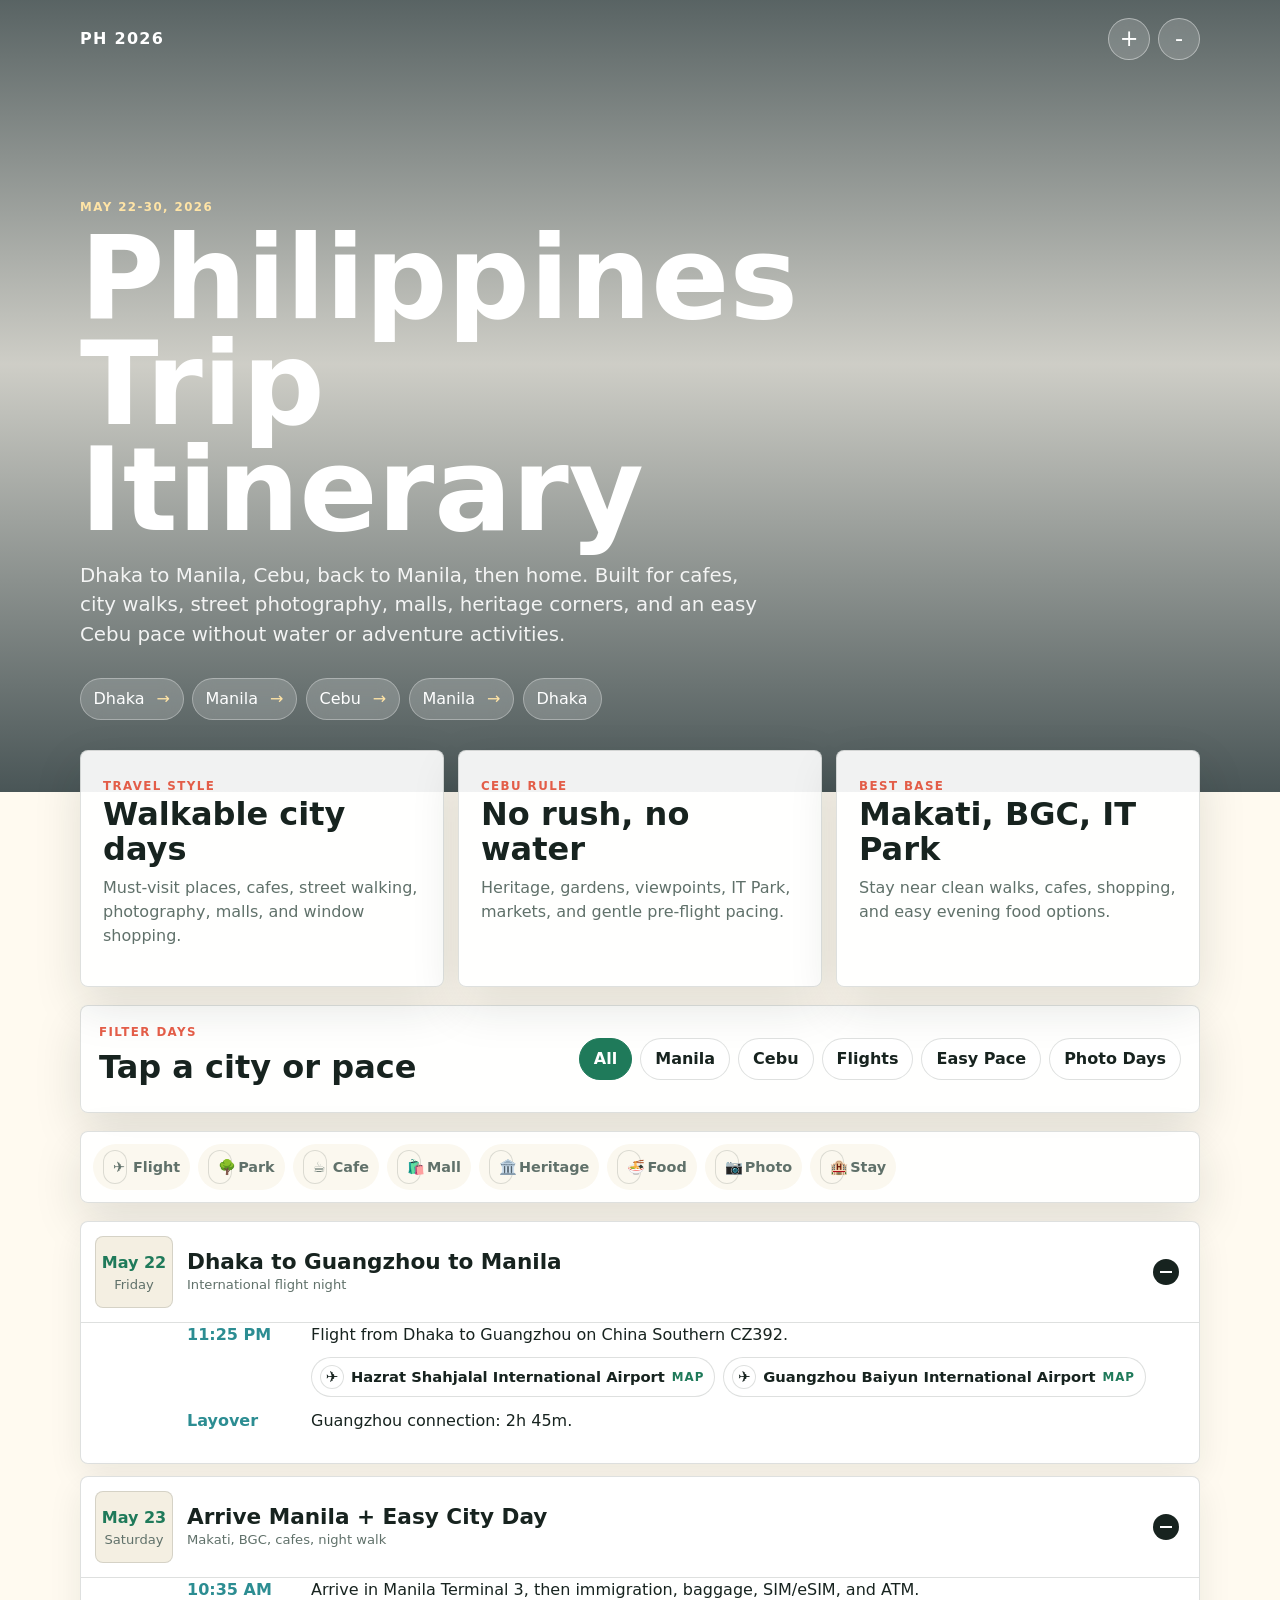
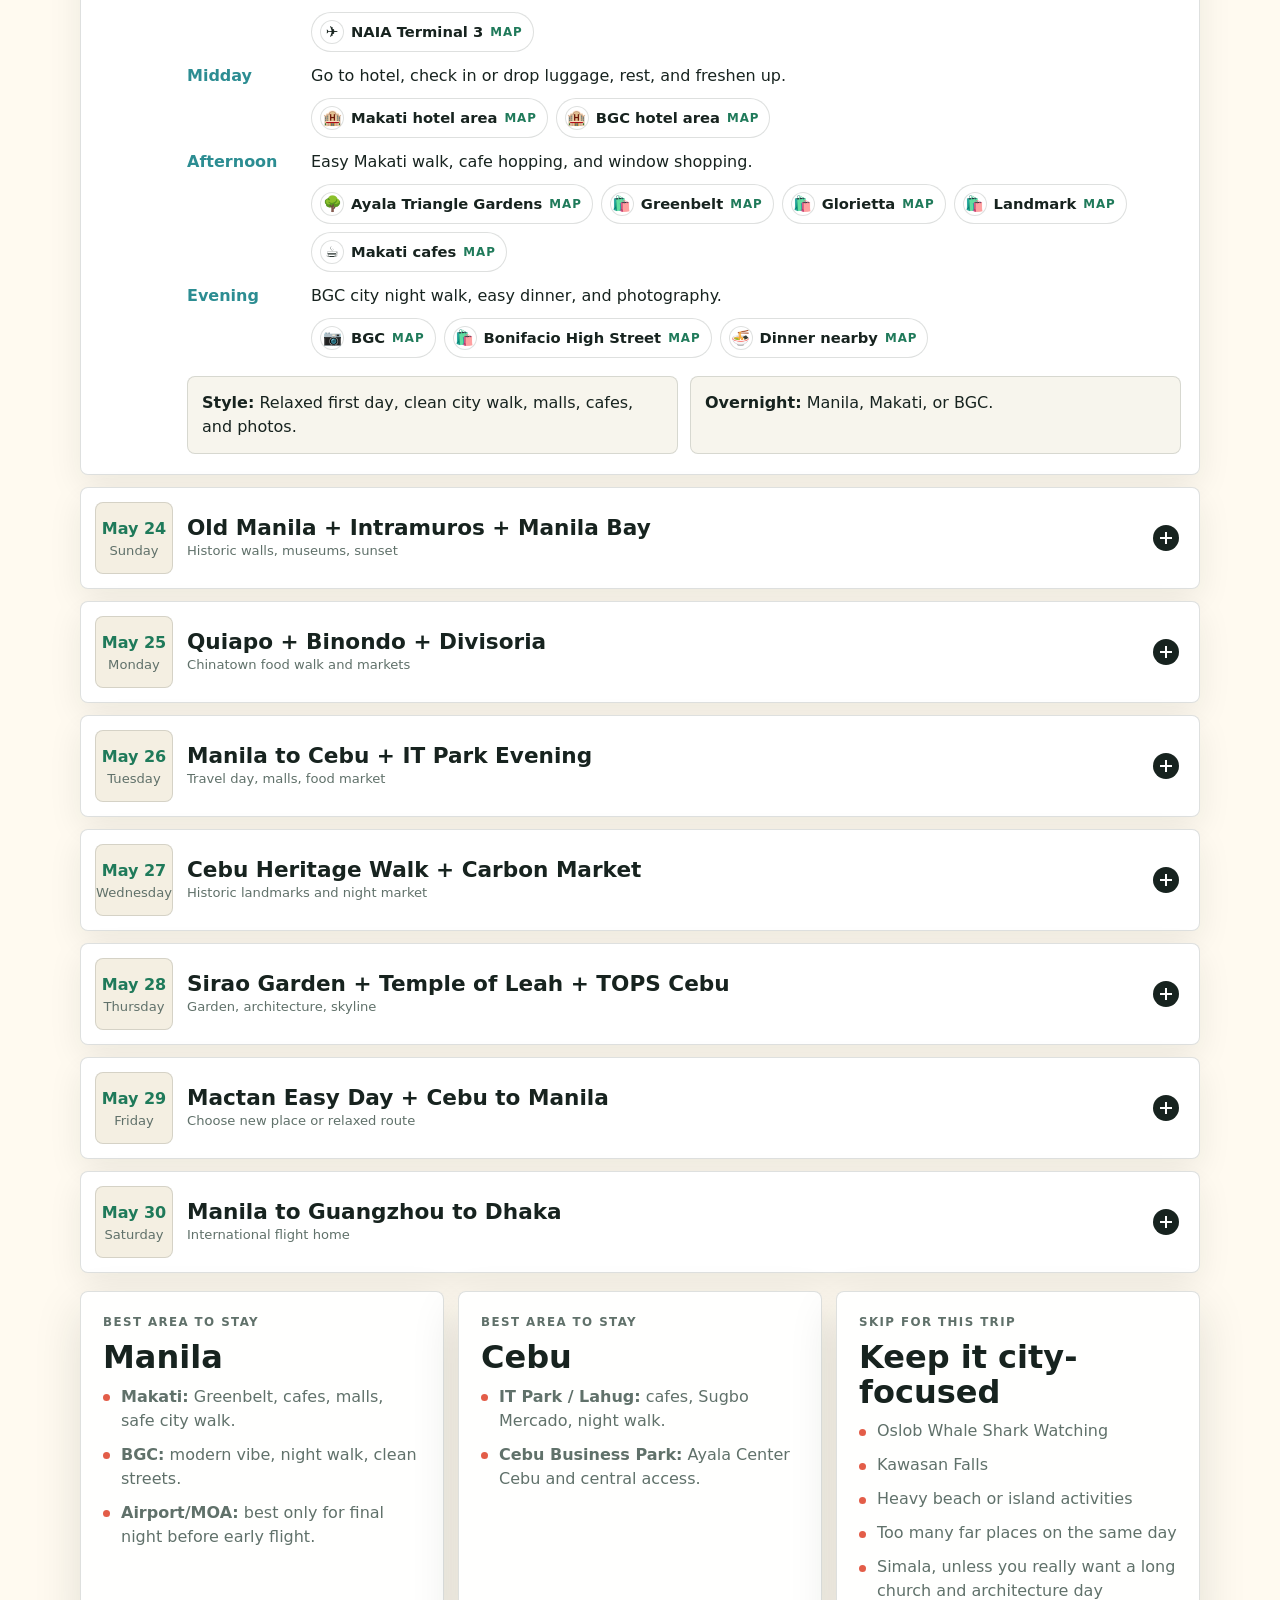
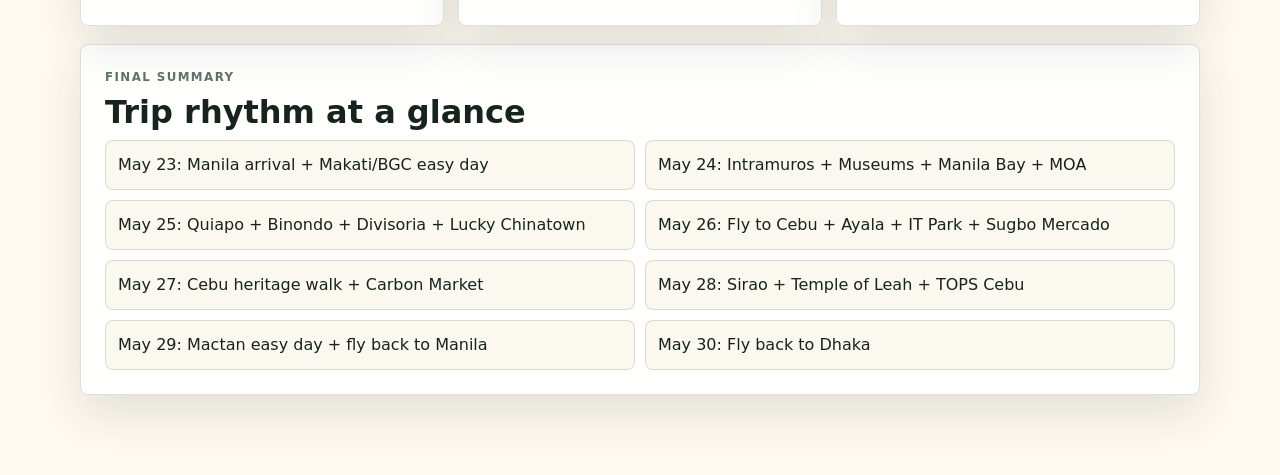
==== index.html @ 55d77406 "Publish Philippines trip itinerary site" ====
<!doctype html>
<html lang="en">
  <head>
    <meta charset="utf-8">
    <meta name="viewport" content="width=device-width, initial-scale=1">
    <title>Philippines Trip Itinerary | May 2026</title>
    <meta
      name="description"
      content="Interactive mobile-friendly itinerary for a Dhaka, Manila, Cebu, Manila, Dhaka Philippines trip in May 2026."
    >
    <link rel="preconnect" href="https://images.unsplash.com">
    <link rel="stylesheet" href="styles.css">
  </head>
  <body>
    <header class="hero">
      <nav class="topbar" aria-label="Trip navigation">
        <a href="#timeline" class="brand">PH 2026</a>
        <div class="nav-actions">
          <button class="icon-button" type="button" data-action="expand-all" aria-label="Expand all days" title="Expand all days">
            <span aria-hidden="true">+</span>
          </button>
          <button class="icon-button" type="button" data-action="collapse-all" aria-label="Collapse all days" title="Collapse all days">
            <span aria-hidden="true">-</span>
          </button>
        </div>
      </nav>

      <section class="hero-content" aria-labelledby="page-title">
        <p class="eyebrow">May 22-30, 2026</p>
        <h1 id="page-title">Philippines Trip Itinerary</h1>
        <p class="hero-copy">
          Dhaka to Manila, Cebu, back to Manila, then home. Built for cafes, city walks,
          street photography, malls, heritage corners, and an easy Cebu pace without water or adventure activities.
        </p>

        <div class="route-strip" aria-label="Trip route">
          <span>Dhaka</span>
          <span>Manila</span>
          <span>Cebu</span>
          <span>Manila</span>
          <span>Dhaka</span>
        </div>
      </section>
    </header>

    <main>
      <section class="quick-panel" aria-label="Trip overview">
        <article>
          <span class="panel-kicker">Travel Style</span>
          <h2>Walkable city days</h2>
          <p>Must-visit places, cafes, street walking, photography, malls, and window shopping.</p>
        </article>
        <article>
          <span class="panel-kicker">Cebu Rule</span>
          <h2>No rush, no water</h2>
          <p>Heritage, gardens, viewpoints, IT Park, markets, and gentle pre-flight pacing.</p>
        </article>
        <article>
          <span class="panel-kicker">Best Base</span>
          <h2>Makati, BGC, IT Park</h2>
          <p>Stay near clean walks, cafes, shopping, and easy evening food options.</p>
        </article>
      </section>

      <section class="controls" aria-label="Itinerary filters">
        <div>
          <p class="section-label">Filter days</p>
          <h2>Tap a city or pace</h2>
        </div>
        <div class="chip-row" role="list">
          <button class="chip active" type="button" data-filter="all">All</button>
          <button class="chip" type="button" data-filter="manila">Manila</button>
          <button class="chip" type="button" data-filter="cebu">Cebu</button>
          <button class="chip" type="button" data-filter="flight">Flights</button>
          <button class="chip" type="button" data-filter="easy">Easy Pace</button>
          <button class="chip" type="button" data-filter="photo">Photo Days</button>
        </div>
      </section>

      <section class="legend" aria-label="Place type legend">
        <span><span class="type-icon" aria-hidden="true">✈️</span>Flight</span>
        <span><span class="type-icon" aria-hidden="true">🌳</span>Park</span>
        <span><span class="type-icon" aria-hidden="true">☕</span>Cafe</span>
        <span><span class="type-icon" aria-hidden="true">🛍️</span>Mall</span>
        <span><span class="type-icon" aria-hidden="true">🏛️</span>Heritage</span>
        <span><span class="type-icon" aria-hidden="true">🍜</span>Food</span>
        <span><span class="type-icon" aria-hidden="true">📷</span>Photo</span>
        <span><span class="type-icon" aria-hidden="true">🏨</span>Stay</span>
      </section>

      <section id="timeline" class="timeline" aria-label="Daily itinerary">
        <article class="day-card is-open" data-tags="flight" data-day="May 22">
          <button class="day-toggle" type="button" aria-expanded="true">
            <span class="date-block">
              <span class="date">May 22</span>
              <span class="weekday">Friday</span>
            </span>
            <span class="day-title">
              <strong>Dhaka to Guangzhou to Manila</strong>
              <small>International flight night</small>
            </span>
            <span class="toggle-mark" aria-hidden="true"></span>
          </button>
          <div class="day-body">
            <ul class="time-list">
              <li>
                <time>11:25 PM</time>
                <div>
                  <p>Flight from Dhaka to Guangzhou on China Southern CZ392.</p>
                  <div class="place-list">
                    <a class="place-link" data-query="Hazrat Shahjalal International Airport Dhaka" data-type="flight" href="#">Hazrat Shahjalal International Airport</a>
                    <a class="place-link" data-query="Guangzhou Baiyun International Airport" data-type="flight" href="#">Guangzhou Baiyun International Airport</a>
                  </div>
                </div>
              </li>
              <li>
                <time>Layover</time>
                <div>
                  <p>Guangzhou connection: 2h 45m.</p>
                </div>
              </li>
            </ul>
          </div>
        </article>

        <article class="day-card is-open" data-tags="manila easy photo" data-day="May 23">
          <button class="day-toggle" type="button" aria-expanded="true">
            <span class="date-block">
              <span class="date">May 23</span>
              <span class="weekday">Saturday</span>
            </span>
            <span class="day-title">
              <strong>Arrive Manila + Easy City Day</strong>
              <small>Makati, BGC, cafes, night walk</small>
            </span>
            <span class="toggle-mark" aria-hidden="true"></span>
          </button>
          <div class="day-body">
            <ul class="time-list">
              <li>
                <time>10:35 AM</time>
                <div>
                  <p>Arrive in Manila Terminal 3, then immigration, baggage, SIM/eSIM, and ATM.</p>
                  <div class="place-list">
                    <a class="place-link" data-query="Ninoy Aquino International Airport Terminal 3 Manila" data-type="flight" href="#">NAIA Terminal 3</a>
                  </div>
                </div>
              </li>
              <li>
                <time>Midday</time>
                <div>
                  <p>Go to hotel, check in or drop luggage, rest, and freshen up.</p>
                  <div class="place-list">
                    <a class="place-link" data-query="Makati hotels Philippines" data-type="stay" href="#">Makati hotel area</a>
                    <a class="place-link" data-query="Bonifacio Global City hotels Taguig" data-type="stay" href="#">BGC hotel area</a>
                  </div>
                </div>
              </li>
              <li>
                <time>Afternoon</time>
                <div>
                  <p>Easy Makati walk, cafe hopping, and window shopping.</p>
                  <div class="place-list">
                    <a class="place-link" data-query="Ayala Triangle Gardens Makati" data-type="park" href="#">Ayala Triangle Gardens</a>
                    <a class="place-link" data-query="Greenbelt Makati" data-type="mall" href="#">Greenbelt</a>
                    <a class="place-link" data-query="Glorietta Makati" data-type="mall" href="#">Glorietta</a>
                    <a class="place-link" data-query="The Landmark Makati" data-type="mall" href="#">Landmark</a>
                    <a class="place-link" data-query="cafes around Greenbelt Makati" data-type="cafe" href="#">Makati cafes</a>
                  </div>
                </div>
              </li>
              <li>
                <time>Evening</time>
                <div>
                  <p>BGC city night walk, easy dinner, and photography.</p>
                  <div class="place-list">
                    <a class="place-link" data-query="Bonifacio Global City Taguig" data-type="photo" href="#">BGC</a>
                    <a class="place-link" data-query="Bonifacio High Street Taguig" data-type="mall" href="#">Bonifacio High Street</a>
                    <a class="place-link" data-query="restaurants Bonifacio High Street Taguig" data-type="food" href="#">Dinner nearby</a>
                  </div>
                </div>
              </li>
            </ul>
            <div class="note-grid">
              <p><strong>Style:</strong> Relaxed first day, clean city walk, malls, cafes, and photos.</p>
              <p><strong>Overnight:</strong> Manila, Makati, or BGC.</p>
            </div>
          </div>
        </article>

        <article class="day-card" data-tags="manila photo" data-day="May 24">
          <button class="day-toggle" type="button" aria-expanded="false">
            <span class="date-block">
              <span class="date">May 24</span>
              <span class="weekday">Sunday</span>
            </span>
            <span class="day-title">
              <strong>Old Manila + Intramuros + Manila Bay</strong>
              <small>Historic walls, museums, sunset</small>
            </span>
            <span class="toggle-mark" aria-hidden="true"></span>
          </button>
          <div class="day-body">
            <ul class="time-list">
              <li>
                <time>Morning</time>
                <div>
                  <p>Intramuros heritage walk with churches, walls, and colonial streets.</p>
                  <div class="place-list">
                    <a class="place-link" data-query="Fort Santiago Intramuros Manila" data-type="heritage" href="#">Fort Santiago</a>
                    <a class="place-link" data-query="Manila Cathedral Intramuros" data-type="heritage" href="#">Manila Cathedral</a>
                    <a class="place-link" data-query="San Agustin Church Intramuros Manila" data-type="heritage" href="#">San Agustin Church</a>
                    <a class="place-link" data-query="Casa Manila Intramuros" data-type="heritage" href="#">Casa Manila</a>
                    <a class="place-link" data-query="Intramuros Manila" data-type="photo" href="#">Intramuros streets</a>
                  </div>
                </div>
              </li>
              <li>
                <time>Lunch</time>
                <div>
                  <p>Cafe or restaurant around Intramuros or nearby.</p>
                  <div class="place-list">
                    <a class="place-link" data-query="cafes in Intramuros Manila" data-type="cafe" href="#">Intramuros cafes</a>
                    <a class="place-link" data-query="restaurants near Intramuros Manila" data-type="food" href="#">Lunch nearby</a>
                  </div>
                </div>
              </li>
              <li>
                <time>Afternoon</time>
                <div>
                  <p>Parks and museums after lunch.</p>
                  <div class="place-list">
                    <a class="place-link" data-query="Rizal Park Manila" data-type="park" href="#">Rizal Park</a>
                    <a class="place-link" data-query="National Museum of Fine Arts Manila" data-type="heritage" href="#">National Museum of Fine Arts</a>
                    <a class="place-link" data-query="National Museum of Natural History Manila" data-type="heritage" href="#">National Museum of Natural History</a>
                  </div>
                </div>
              </li>
              <li>
                <time>Evening</time>
                <div>
                  <p>Sunset walk, dinner, and window shopping.</p>
                  <div class="place-list">
                    <a class="place-link" data-query="Manila Bay Beach" data-type="photo" href="#">Manila Bay Beach</a>
                    <a class="place-link" data-query="Manila Baywalk" data-type="photo" href="#">Baywalk</a>
                    <a class="place-link" data-query="SM Mall of Asia Pasay" data-type="mall" href="#">SM Mall of Asia</a>
                  </div>
                </div>
              </li>
            </ul>
            <div class="photo-focus">Photo focus: old walls, churches, colonial streets, museums, and Manila Bay sunset.</div>
          </div>
        </article>

        <article class="day-card" data-tags="manila photo" data-day="May 25">
          <button class="day-toggle" type="button" aria-expanded="false">
            <span class="date-block">
              <span class="date">May 25</span>
              <span class="weekday">Monday</span>
            </span>
            <span class="day-title">
              <strong>Quiapo + Binondo + Divisoria</strong>
              <small>Chinatown food walk and markets</small>
            </span>
            <span class="toggle-mark" aria-hidden="true"></span>
          </button>
          <div class="day-body">
            <ul class="time-list">
              <li>
                <time>Morning</time>
                <div>
                  <p>Quiapo church visit and surrounding street walk.</p>
                  <div class="place-list">
                    <a class="place-link" data-query="Quiapo Church Manila" data-type="heritage" href="#">Quiapo Church</a>
                    <a class="place-link" data-query="Quiapo Manila" data-type="photo" href="#">Quiapo streets</a>
                  </div>
                </div>
              </li>
              <li>
                <time>Lunch</time>
                <div>
                  <p>Binondo food walk: dumplings, noodles, hopia, siopao, and Chinatown photos.</p>
                  <div class="place-list">
                    <a class="place-link" data-query="Binondo Manila Chinatown" data-type="photo" href="#">Binondo</a>
                    <a class="place-link" data-query="Ongpin Street Binondo Manila" data-type="food" href="#">Ongpin Street</a>
                    <a class="place-link" data-query="dumplings Ongpin Street Binondo" data-type="food" href="#">Dumplings</a>
                    <a class="place-link" data-query="hopia Binondo Manila" data-type="food" href="#">Hopia</a>
                  </div>
                </div>
              </li>
              <li>
                <time>Afternoon</time>
                <div>
                  <p>Mall stop, public market, and local market walk.</p>
                  <div class="place-list">
                    <a class="place-link" data-query="Lucky Chinatown Mall Manila" data-type="mall" href="#">Lucky Chinatown Mall</a>
                    <a class="place-link" data-query="Divisoria Public Market Manila" data-type="market" href="#">Divisoria Public Market</a>
                  </div>
                </div>
              </li>
              <li>
                <time>Evening</time>
                <div>
                  <p>Return to Makati or BGC, cafe or relaxed dinner, and pack for Cebu.</p>
                  <div class="place-list">
                    <a class="place-link" data-query="cafes in Makati" data-type="cafe" href="#">Makati cafe</a>
                    <a class="place-link" data-query="restaurants in Bonifacio Global City" data-type="food" href="#">BGC dinner</a>
                  </div>
                </div>
              </li>
            </ul>
            <div class="photo-focus">Photo focus: street scenes, Chinatown signs, market life, and old Manila buildings.</div>
          </div>
        </article>

        <article class="day-card" data-tags="cebu flight easy photo" data-day="May 26">
          <button class="day-toggle" type="button" aria-expanded="false">
            <span class="date-block">
              <span class="date">May 26</span>
              <span class="weekday">Tuesday</span>
            </span>
            <span class="day-title">
              <strong>Manila to Cebu + IT Park Evening</strong>
              <small>Travel day, malls, food market</small>
            </span>
            <span class="toggle-mark" aria-hidden="true"></span>
          </button>
          <div class="day-body">
            <ul class="time-list">
              <li>
                <time>Morning</time>
                <div>
                  <p>Check out from Manila hotel and go to airport early.</p>
                  <div class="place-list">
                    <a class="place-link" data-query="Ninoy Aquino International Airport Terminal 3 Manila" data-type="flight" href="#">NAIA Terminal 3</a>
                  </div>
                </div>
              </li>
              <li>
                <time>10:45 AM</time>
                <div>
                  <p>Flight from Manila to Cebu.</p>
                  <div class="place-list">
                    <a class="place-link" data-query="Mactan Cebu International Airport" data-type="flight" href="#">Mactan-Cebu International Airport</a>
                  </div>
                </div>
              </li>
              <li>
                <time>Afternoon</time>
                <div>
                  <p>Hotel check-in, rest, mall walk, business park walk, and cafe break.</p>
                  <div class="place-list">
                    <a class="place-link" data-query="Ayala Center Cebu" data-type="mall" href="#">Ayala Center Cebu</a>
                    <a class="place-link" data-query="Cebu Business Park Cebu City" data-type="photo" href="#">Cebu Business Park</a>
                    <a class="place-link" data-query="cafes near Ayala Center Cebu" data-type="cafe" href="#">Cafe break</a>
                  </div>
                </div>
              </li>
              <li>
                <time>Evening</time>
                <div>
                  <p>Food walk, easy night stroll, and night photography.</p>
                  <div class="place-list">
                    <a class="place-link" data-query="Cebu IT Park Cebu City" data-type="photo" href="#">Cebu IT Park</a>
                    <a class="place-link" data-query="Sugbo Mercado Cebu IT Park" data-type="food" href="#">Sugbo Mercado</a>
                  </div>
                </div>
              </li>
            </ul>
            <div class="note-grid">
              <p><strong>Style:</strong> Travel day, light walking, malls, cafes, food market.</p>
              <p><strong>Overnight:</strong> Cebu, IT Park, Lahug, or Cebu Business Park.</p>
            </div>
          </div>
        </article>

        <article class="day-card" data-tags="cebu photo" data-day="May 27">
          <button class="day-toggle" type="button" aria-expanded="false">
            <span class="date-block">
              <span class="date">May 27</span>
              <span class="weekday">Wednesday</span>
            </span>
            <span class="day-title">
              <strong>Cebu Heritage Walk + Carbon Market</strong>
              <small>Historic landmarks and night market</small>
            </span>
            <span class="toggle-mark" aria-hidden="true"></span>
          </button>
          <div class="day-body">
            <ul class="time-list">
              <li>
                <time>Morning</time>
                <div>
                  <p>Classic Cebu heritage landmarks.</p>
                  <div class="place-list">
                    <a class="place-link" data-query="Magellan's Cross Cebu City" data-type="heritage" href="#">Magellan's Cross</a>
                    <a class="place-link" data-query="Basilica Minore del Santo Nino Cebu" data-type="heritage" href="#">Basilica Minore del Santo Nino</a>
                    <a class="place-link" data-query="Cebu Metropolitan Cathedral" data-type="heritage" href="#">Cebu Metropolitan Cathedral</a>
                    <a class="place-link" data-query="Fort San Pedro Cebu" data-type="heritage" href="#">Fort San Pedro</a>
                  </div>
                </div>
              </li>
              <li>
                <time>Lunch</time>
                <div>
                  <p>Local restaurant or cafe around downtown Cebu.</p>
                  <div class="place-list">
                    <a class="place-link" data-query="restaurants near Magellan's Cross Cebu" data-type="food" href="#">Downtown lunch</a>
                    <a class="place-link" data-query="cafes downtown Cebu City" data-type="cafe" href="#">Downtown cafe</a>
                  </div>
                </div>
              </li>
              <li>
                <time>Afternoon</time>
                <div>
                  <p>Old Cebu street walk and mall breather.</p>
                  <div class="place-list">
                    <a class="place-link" data-query="Heritage of Cebu Monument" data-type="heritage" href="#">Heritage of Cebu Monument</a>
                    <a class="place-link" data-query="Colon Street Cebu City" data-type="photo" href="#">Colon Street</a>
                    <a class="place-link" data-query="Colonnade Mall Cebu City" data-type="mall" href="#">Colonnade Mall</a>
                  </div>
                </div>
              </li>
              <li>
                <time>Evening</time>
                <div>
                  <p>Market walk, dinner, or return to IT Park.</p>
                  <div class="place-list">
                    <a class="place-link" data-query="Carbon Market Cebu City" data-type="market" href="#">Carbon Market</a>
                    <a class="place-link" data-query="Carbon Night Market Cebu City" data-type="food" href="#">Carbon Night Market</a>
                    <a class="place-link" data-query="Cebu IT Park Cebu City" data-type="photo" href="#">Return to IT Park</a>
                  </div>
                </div>
              </li>
            </ul>
            <div class="photo-focus">Photo focus: historic landmarks, old city streets, markets, and local life.</div>
          </div>
        </article>

        <article class="day-card" data-tags="cebu easy photo" data-day="May 28">
          <button class="day-toggle" type="button" aria-expanded="false">
            <span class="date-block">
              <span class="date">May 28</span>
              <span class="weekday">Thursday</span>
            </span>
            <span class="day-title">
              <strong>Sirao Garden + Temple of Leah + TOPS Cebu</strong>
              <small>Garden, architecture, skyline</small>
            </span>
            <span class="toggle-mark" aria-hidden="true"></span>
          </button>
          <div class="day-body">
            <ul class="time-list">
              <li>
                <time>Morning</time>
                <div>
                  <p>Sirao Garden. Go early for better photos and fewer crowds.</p>
                  <div class="place-list">
                    <a class="place-link" data-query="Sirao Garden Cebu" data-type="park" href="#">Sirao Garden</a>
                  </div>
                </div>
              </li>
              <li>
                <time>Late Morning</time>
                <div>
                  <p>Temple of Leah for architecture photos and city views.</p>
                  <div class="place-list">
                    <a class="place-link" data-query="Temple of Leah Cebu" data-type="heritage" href="#">Temple of Leah</a>
                  </div>
                </div>
              </li>
              <li>
                <time>Afternoon</time>
                <div>
                  <p>Cafe or viewpoint around Busay area, slow break, no rush.</p>
                  <div class="place-list">
                    <a class="place-link" data-query="Busay Cebu cafes" data-type="cafe" href="#">Busay cafes</a>
                    <a class="place-link" data-query="Busay Cebu viewpoint" data-type="photo" href="#">Busay viewpoint</a>
                  </div>
                </div>
              </li>
              <li>
                <time>Evening</time>
                <div>
                  <p>TOPS Cebu for sunset and night city view, then dinner nearby or return to IT Park.</p>
                  <div class="place-list">
                    <a class="place-link" data-query="TOPS Cebu" data-type="photo" href="#">TOPS Cebu</a>
                    <a class="place-link" data-query="restaurants near TOPS Cebu" data-type="food" href="#">Dinner nearby</a>
                    <a class="place-link" data-query="Cebu IT Park Cebu City" data-type="photo" href="#">Return to IT Park</a>
                  </div>
                </div>
              </li>
            </ul>
            <div class="photo-focus">Photo focus: colorful garden, architecture, mountain view, and Cebu skyline at night.</div>
          </div>
        </article>

        <article class="day-card" data-tags="cebu flight easy" data-day="May 29">
          <button class="day-toggle" type="button" aria-expanded="false">
            <span class="date-block">
              <span class="date">May 29</span>
              <span class="weekday">Friday</span>
            </span>
            <span class="day-title">
              <strong>Mactan Easy Day + Cebu to Manila</strong>
              <small>Choose new place or relaxed route</small>
            </span>
            <span class="toggle-mark" aria-hidden="true"></span>
          </button>
          <div class="day-body">
            <ul class="time-list">
              <li>
                <time>Morning</time>
                <div>
                  <p>Check out from Cebu hotel and keep luggage at hotel if possible.</p>
                  <div class="place-list">
                    <a class="place-link" data-query="Cebu IT Park hotels" data-type="stay" href="#">IT Park hotel area</a>
                    <a class="place-link" data-query="Lahug Cebu hotels" data-type="stay" href="#">Lahug hotel area</a>
                  </div>
                </div>
              </li>
              <li>
                <time>Option A</time>
                <div>
                  <p>Easy Mactan route if you want one more new place.</p>
                  <div class="place-list">
                    <a class="place-link" data-query="Mactan Shrine Lapu-Lapu City" data-type="heritage" href="#">Mactan Shrine</a>
                    <a class="place-link" data-query="Lapu-Lapu Monument Mactan Shrine" data-type="heritage" href="#">Lapu-Lapu Monument</a>
                    <a class="place-link" data-query="Mactan Newtown Lapu-Lapu City" data-type="mall" href="#">Mactan Newtown</a>
                    <a class="place-link" data-query="cafes in Mactan Newtown" data-type="cafe" href="#">Mactan cafe</a>
                  </div>
                </div>
              </li>
              <li>
                <time>Option B</time>
                <div>
                  <p>Safer relaxed pre-flight day with cafe and souvenir shopping.</p>
                  <div class="place-list">
                    <a class="place-link" data-query="Ayala Center Cebu" data-type="mall" href="#">Ayala Center Cebu</a>
                    <a class="place-link" data-query="Cebu IT Park cafes" data-type="cafe" href="#">IT Park cafe</a>
                    <a class="place-link" data-query="souvenir shopping Cebu City" data-type="mall" href="#">Souvenir shopping</a>
                  </div>
                </div>
              </li>
              <li>
                <time>4:00 PM</time>
                <div>
                  <p>Flight from Cebu to Manila.</p>
                  <div class="place-list">
                    <a class="place-link" data-query="Mactan Cebu International Airport" data-type="flight" href="#">Mactan-Cebu International Airport</a>
                    <a class="place-link" data-query="Ninoy Aquino International Airport Manila" data-type="flight" href="#">Manila airport</a>
                  </div>
                </div>
              </li>
              <li>
                <time>Evening</time>
                <div>
                  <p>Dinner and rest before early morning international flight.</p>
                  <div class="place-list">
                    <a class="place-link" data-query="hotels near Ninoy Aquino International Airport Manila" data-type="stay" href="#">Airport hotel area</a>
                    <a class="place-link" data-query="SM Mall of Asia Pasay" data-type="mall" href="#">Mall of Asia</a>
                    <a class="place-link" data-query="restaurants near SM Mall of Asia" data-type="food" href="#">Dinner near MOA</a>
                  </div>
                </div>
              </li>
            </ul>
            <div class="choice-card">
              <strong>Recommended:</strong> Pick Option A for one more new place. Pick Option B for the safer, more relaxed pre-flight day.
            </div>
          </div>
        </article>

        <article class="day-card" data-tags="flight" data-day="May 30">
          <button class="day-toggle" type="button" aria-expanded="false">
            <span class="date-block">
              <span class="date">May 30</span>
              <span class="weekday">Saturday</span>
            </span>
            <span class="day-title">
              <strong>Manila to Guangzhou to Dhaka</strong>
              <small>International flight home</small>
            </span>
            <span class="toggle-mark" aria-hidden="true"></span>
          </button>
          <div class="day-body">
            <ul class="time-list">
              <li>
                <time>3:45 AM</time>
                <div>
                  <p>Flight from Manila to Guangzhou on China Southern CZ5052.</p>
                  <div class="place-list">
                    <a class="place-link" data-query="Ninoy Aquino International Airport Manila" data-type="flight" href="#">Manila airport</a>
                    <a class="place-link" data-query="Guangzhou Baiyun International Airport" data-type="flight" href="#">Guangzhou Baiyun International Airport</a>
                  </div>
                </div>
              </li>
              <li>
                <time>Layover</time>
                <div>
                  <p>Guangzhou connection: 3h 10m.</p>
                </div>
              </li>
              <li>
                <time>9:35 AM</time>
                <div>
                  <p>Flight from Guangzhou to Dhaka on China Southern CZ5015.</p>
                  <div class="place-list">
                    <a class="place-link" data-query="Hazrat Shahjalal International Airport Dhaka" data-type="flight" href="#">Hazrat Shahjalal International Airport</a>
                  </div>
                </div>
              </li>
              <li>
                <time>11:50 AM</time>
                <div>
                  <p>Arrive in Dhaka.</p>
                </div>
              </li>
            </ul>
          </div>
        </article>
      </section>

      <section class="info-grid" aria-label="Stay and skip notes">
        <article>
          <p class="section-label">Best Area To Stay</p>
          <h2>Manila</h2>
          <ul class="plain-list">
            <li><strong>Makati:</strong> Greenbelt, cafes, malls, safe city walk.</li>
            <li><strong>BGC:</strong> modern vibe, night walk, clean streets.</li>
            <li><strong>Airport/MOA:</strong> best only for final night before early flight.</li>
          </ul>
        </article>
        <article>
          <p class="section-label">Best Area To Stay</p>
          <h2>Cebu</h2>
          <ul class="plain-list">
            <li><strong>IT Park / Lahug:</strong> cafes, Sugbo Mercado, night walk.</li>
            <li><strong>Cebu Business Park:</strong> Ayala Center Cebu and central access.</li>
          </ul>
        </article>
        <article>
          <p class="section-label">Skip For This Trip</p>
          <h2>Keep it city-focused</h2>
          <ul class="plain-list">
            <li>Oslob Whale Shark Watching</li>
            <li>Kawasan Falls</li>
            <li>Heavy beach or island activities</li>
            <li>Too many far places on the same day</li>
            <li>Simala, unless you really want a long church and architecture day</li>
          </ul>
        </article>
      </section>

      <section class="summary" aria-labelledby="summary-title">
        <p class="section-label">Final Summary</p>
        <h2 id="summary-title">Trip rhythm at a glance</h2>
        <div class="summary-grid">
          <span>May 23: Manila arrival + Makati/BGC easy day</span>
          <span>May 24: Intramuros + Museums + Manila Bay + MOA</span>
          <span>May 25: Quiapo + Binondo + Divisoria + Lucky Chinatown</span>
          <span>May 26: Fly to Cebu + Ayala + IT Park + Sugbo Mercado</span>
          <span>May 27: Cebu heritage walk + Carbon Market</span>
          <span>May 28: Sirao + Temple of Leah + TOPS Cebu</span>
          <span>May 29: Mactan easy day + fly back to Manila</span>
          <span>May 30: Fly back to Dhaka</span>
        </div>
      </section>
    </main>

    <button class="to-top" type="button" aria-label="Back to top">&uarr;</button>

    <script src="script.js"></script>
  </body>
</html>
---- styles.css ----
:root {
  color-scheme: light;
  --ink: #17231f;
  --muted: #60716a;
  --paper: #fffaf0;
  --surface: #ffffff;
  --surface-strong: #f4efe2;
  --line: rgba(23, 35, 31, 0.14);
  --green: #1f7a5a;
  --coral: #e35d48;
  --gold: #c9962f;
  --aqua: #2c8d92;
  --shadow: 0 18px 48px rgba(23, 35, 31, 0.13);
}

* {
  box-sizing: border-box;
}

html {
  scroll-behavior: smooth;
}

body {
  margin: 0;
  background: var(--paper);
  color: var(--ink);
  font-family: Inter, ui-sans-serif, system-ui, -apple-system, BlinkMacSystemFont, "Segoe UI", sans-serif;
  line-height: 1.5;
}

button,
a {
  font: inherit;
}

button {
  cursor: pointer;
}

.hero {
  min-height: 88vh;
  color: #fff;
  background:
    linear-gradient(180deg, rgba(10, 28, 33, 0.68), rgba(10, 28, 33, 0.2) 46%, rgba(10, 28, 33, 0.74)),
    url("https://images.unsplash.com/photo-1518509562904-e7ef99cdcc86?auto=format&fit=crop&w=1800&q=80") center / cover;
  display: flex;
  flex-direction: column;
}

.topbar {
  width: min(1120px, calc(100% - 32px));
  margin: 0 auto;
  padding: 18px 0;
  display: flex;
  align-items: center;
  justify-content: space-between;
  gap: 16px;
}

.brand {
  color: #fff;
  text-decoration: none;
  font-weight: 800;
  letter-spacing: 0.08em;
}

.nav-actions {
  display: flex;
  gap: 8px;
}

.icon-button {
  width: 42px;
  height: 42px;
  border: 1px solid rgba(255, 255, 255, 0.42);
  border-radius: 999px;
  background: rgba(255, 255, 255, 0.16);
  color: #fff;
  display: grid;
  place-items: center;
  backdrop-filter: blur(12px);
}

.icon-button span {
  font-size: 1.4rem;
  line-height: 1;
  transform: translateY(-1px);
}

.hero-content {
  width: min(1120px, calc(100% - 32px));
  margin: auto auto 8vh;
  padding-top: 64px;
}

.eyebrow,
.section-label,
.panel-kicker {
  margin: 0 0 8px;
  color: var(--coral);
  text-transform: uppercase;
  letter-spacing: 0.12em;
  font-size: 0.74rem;
  font-weight: 800;
}

.hero .eyebrow {
  color: #ffe4a6;
}

h1,
h2,
p {
  margin-top: 0;
}

h1 {
  max-width: 780px;
  margin-bottom: 18px;
  font-size: clamp(3rem, 9vw, 7.4rem);
  line-height: 0.92;
  letter-spacing: 0;
}

h2 {
  margin-bottom: 10px;
  font-size: clamp(1.35rem, 4vw, 2rem);
  line-height: 1.08;
  letter-spacing: 0;
}

.hero-copy {
  max-width: 680px;
  font-size: clamp(1rem, 2.8vw, 1.24rem);
  color: rgba(255, 255, 255, 0.9);
}

.route-strip {
  margin-top: 28px;
  width: min(760px, 100%);
  display: flex;
  align-items: center;
  gap: 8px;
  flex-wrap: wrap;
}

.route-strip span {
  color: #fff;
  background: rgba(255, 255, 255, 0.18);
  border: 1px solid rgba(255, 255, 255, 0.32);
  border-radius: 999px;
  padding: 8px 13px;
  backdrop-filter: blur(10px);
}

.route-strip span:not(:last-child)::after {
  content: "\2192";
  margin-left: 12px;
  color: #ffe4a6;
}

main {
  width: min(1120px, calc(100% - 28px));
  margin: -42px auto 80px;
  position: relative;
  z-index: 2;
}

.quick-panel,
.info-grid {
  display: grid;
  grid-template-columns: repeat(3, minmax(0, 1fr));
  gap: 14px;
}

.quick-panel article,
.info-grid article,
.summary,
.controls,
.legend {
  background: rgba(255, 255, 255, 0.92);
  border: 1px solid var(--line);
  border-radius: 8px;
  box-shadow: var(--shadow);
}

.quick-panel article,
.info-grid article {
  padding: 22px;
}

.quick-panel p,
.info-grid p,
.summary p {
  color: var(--muted);
}

.controls {
  margin: 18px 0;
  padding: 18px;
  display: flex;
  align-items: center;
  justify-content: space-between;
  gap: 18px;
}

.chip-row {
  display: flex;
  flex-wrap: wrap;
  gap: 8px;
  justify-content: flex-end;
}

.chip {
  min-height: 42px;
  border: 1px solid var(--line);
  border-radius: 999px;
  background: var(--surface);
  color: var(--ink);
  padding: 8px 14px;
  font-weight: 750;
}

.chip.active {
  background: var(--green);
  border-color: var(--green);
  color: #fff;
}

.legend {
  margin: 0 0 18px;
  padding: 12px;
  display: flex;
  flex-wrap: wrap;
  gap: 8px;
}

.legend span {
  display: inline-flex;
  align-items: center;
  gap: 6px;
  min-height: 34px;
  padding: 6px 10px;
  border-radius: 999px;
  background: #fbf8ef;
  color: var(--muted);
  font-size: 0.9rem;
  font-weight: 750;
}

.type-icon {
  width: 24px;
  height: 24px;
  display: inline-grid;
  place-items: center;
  border-radius: 999px;
  background: #fff;
  box-shadow: inset 0 0 0 1px var(--line);
  font-size: 0.95rem;
  flex: 0 0 auto;
}

.timeline {
  display: grid;
  gap: 12px;
}

.day-card {
  background: var(--surface);
  border: 1px solid var(--line);
  border-radius: 8px;
  box-shadow: 0 12px 34px rgba(23, 35, 31, 0.08);
  overflow: hidden;
}

.day-card.is-hidden {
  display: none;
}

.day-toggle {
  width: 100%;
  border: 0;
  background: transparent;
  color: var(--ink);
  padding: 14px;
  display: grid;
  grid-template-columns: 78px 1fr 32px;
  gap: 14px;
  align-items: center;
  text-align: left;
}

.date-block {
  min-height: 72px;
  background: var(--surface-strong);
  border: 1px solid var(--line);
  border-radius: 8px;
  display: grid;
  place-items: center;
  align-content: center;
}

.date,
.weekday,
.day-title small,
.time-list time {
  display: block;
}

.date {
  font-weight: 850;
  color: var(--green);
}

.weekday,
.day-title small {
  color: var(--muted);
  font-size: 0.82rem;
}

.day-title strong {
  display: block;
  font-size: clamp(1.03rem, 3.4vw, 1.35rem);
  line-height: 1.15;
}

.toggle-mark {
  width: 26px;
  height: 26px;
  border-radius: 999px;
  background: var(--ink);
  position: relative;
}

.toggle-mark::before,
.toggle-mark::after {
  content: "";
  position: absolute;
  background: #fff;
  left: 7px;
  right: 7px;
  top: 12px;
  height: 2px;
}

.toggle-mark::after {
  transform: rotate(90deg);
  transition: transform 180ms ease;
}

.day-card.is-open .toggle-mark::after {
  transform: rotate(0deg);
}

.day-body {
  display: none;
  border-top: 1px solid var(--line);
  padding: 0 18px 20px 106px;
}

.day-card.is-open .day-body {
  display: block;
}

.time-list,
.plain-list {
  margin: 0;
  padding: 0;
  list-style: none;
}

.time-list {
  display: grid;
  gap: 12px;
}

.time-list li {
  display: grid;
  grid-template-columns: 112px 1fr;
  gap: 12px;
  align-items: start;
}

.time-list p {
  margin-bottom: 10px;
  color: var(--ink);
}

.time-list time {
  color: var(--aqua);
  font-weight: 850;
}

.place-list {
  display: flex;
  flex-wrap: wrap;
  gap: 8px;
}

.place-link {
  min-height: 38px;
  display: inline-flex;
  align-items: center;
  gap: 7px;
  padding: 7px 10px 7px 8px;
  border: 1px solid var(--line);
  border-radius: 999px;
  background: #fff;
  color: var(--ink);
  text-decoration: none;
  font-size: 0.92rem;
  font-weight: 760;
}

.place-link::after {
  content: "Map";
  color: var(--green);
  font-size: 0.74rem;
  font-weight: 850;
  text-transform: uppercase;
  letter-spacing: 0.08em;
}

.place-link:hover,
.place-link:focus-visible {
  border-color: rgba(31, 122, 90, 0.42);
  box-shadow: 0 8px 18px rgba(31, 122, 90, 0.12);
  outline: none;
}

.note-grid {
  margin-top: 18px;
  display: grid;
  grid-template-columns: repeat(2, minmax(0, 1fr));
  gap: 12px;
}

.note-grid p,
.photo-focus,
.choice-card {
  margin: 0;
  padding: 14px;
  border-radius: 8px;
  background: #f7f5ed;
  border: 1px solid var(--line);
}

.photo-focus,
.choice-card {
  margin-top: 18px;
}

.photo-focus {
  border-left: 4px solid var(--gold);
}

.choice-card {
  border-left: 4px solid var(--coral);
}

.info-grid {
  margin-top: 18px;
}

.plain-list {
  display: grid;
  gap: 10px;
  color: var(--muted);
}

.plain-list li {
  padding-left: 18px;
  position: relative;
}

.plain-list li::before {
  content: "";
  width: 7px;
  height: 7px;
  border-radius: 999px;
  background: var(--coral);
  position: absolute;
  left: 0;
  top: 0.6em;
}

.summary {
  margin-top: 18px;
  padding: 24px;
}

.summary-grid {
  display: grid;
  grid-template-columns: repeat(2, minmax(0, 1fr));
  gap: 10px;
}

.summary-grid span {
  padding: 12px;
  border: 1px solid var(--line);
  border-radius: 8px;
  background: #fbf8ef;
}

.to-top {
  position: fixed;
  right: 18px;
  bottom: 18px;
  width: 48px;
  height: 48px;
  border: 0;
  border-radius: 999px;
  background: var(--coral);
  color: #fff;
  box-shadow: 0 12px 24px rgba(227, 93, 72, 0.3);
  opacity: 0;
  pointer-events: none;
  transform: translateY(10px);
  transition: opacity 180ms ease, transform 180ms ease;
}

.to-top.is-visible {
  opacity: 1;
  pointer-events: auto;
  transform: translateY(0);
}

@media (max-width: 760px) {
  .hero {
    min-height: 92vh;
  }

  .topbar,
  .hero-content,
  main {
    width: min(100% - 24px, 1120px);
  }

  .quick-panel,
  .info-grid,
  .summary-grid,
  .note-grid {
    grid-template-columns: 1fr;
  }

  .controls {
    display: grid;
  }

  .legend {
    flex-wrap: nowrap;
    overflow-x: auto;
    scrollbar-width: thin;
  }

  .legend span {
    white-space: nowrap;
  }

  .chip-row {
    justify-content: flex-start;
    overflow-x: auto;
    flex-wrap: nowrap;
    padding-bottom: 4px;
    scrollbar-width: thin;
  }

  .chip {
    white-space: nowrap;
  }

  .day-toggle {
    grid-template-columns: 64px 1fr 28px;
    gap: 10px;
    padding: 12px;
  }

  .date-block {
    min-height: 64px;
  }

  .date {
    font-size: 0.92rem;
  }

  .weekday {
    font-size: 0.72rem;
  }

  .day-body {
    padding: 0 12px 18px;
  }

  .time-list li {
    grid-template-columns: 1fr;
    gap: 3px;
    padding-bottom: 12px;
    border-bottom: 1px solid var(--line);
  }

  .time-list li:last-child {
    border-bottom: 0;
    padding-bottom: 0;
  }

  .place-list {
    flex-direction: column;
  }

  .place-link {
    width: 100%;
    justify-content: flex-start;
  }

  .place-link::after {
    margin-left: auto;
  }
}

@media (prefers-reduced-motion: reduce) {
  *,
  *::before,
  *::after {
    scroll-behavior: auto !important;
    transition: none !important;
  }
}
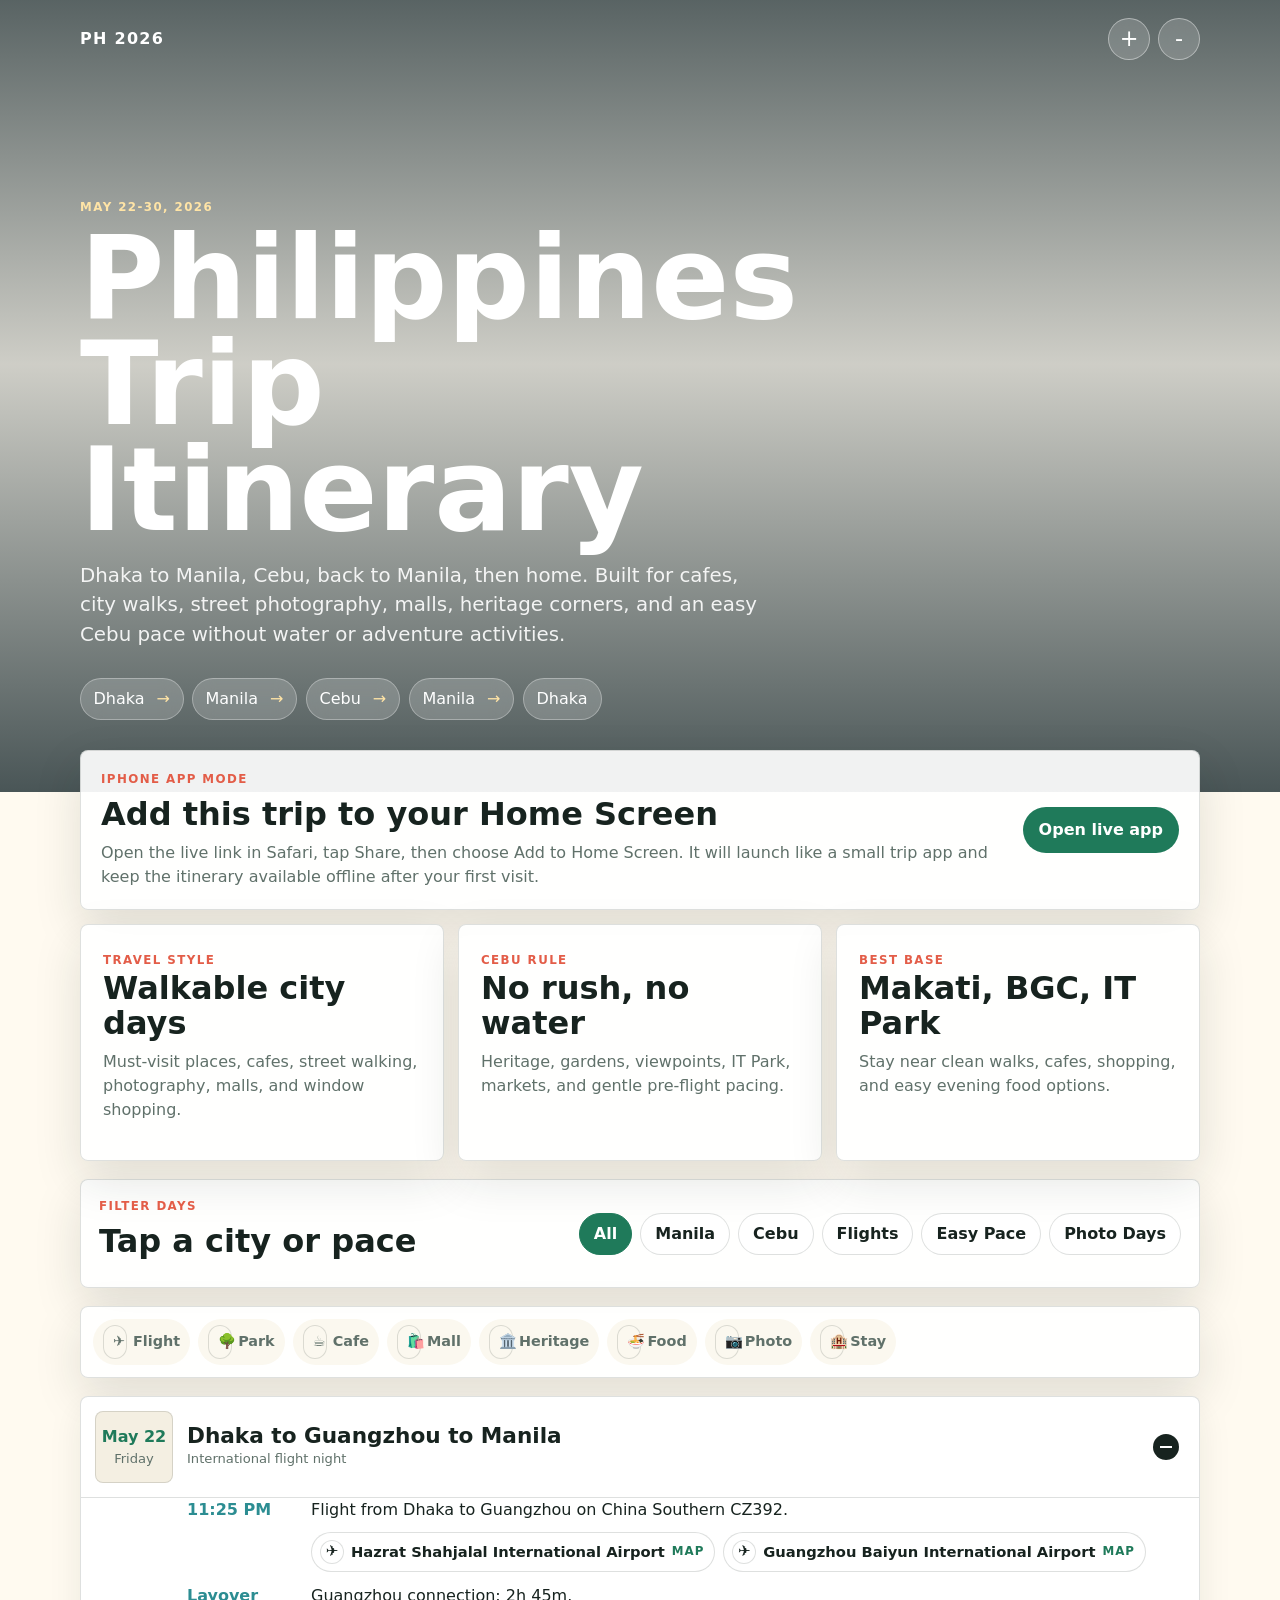
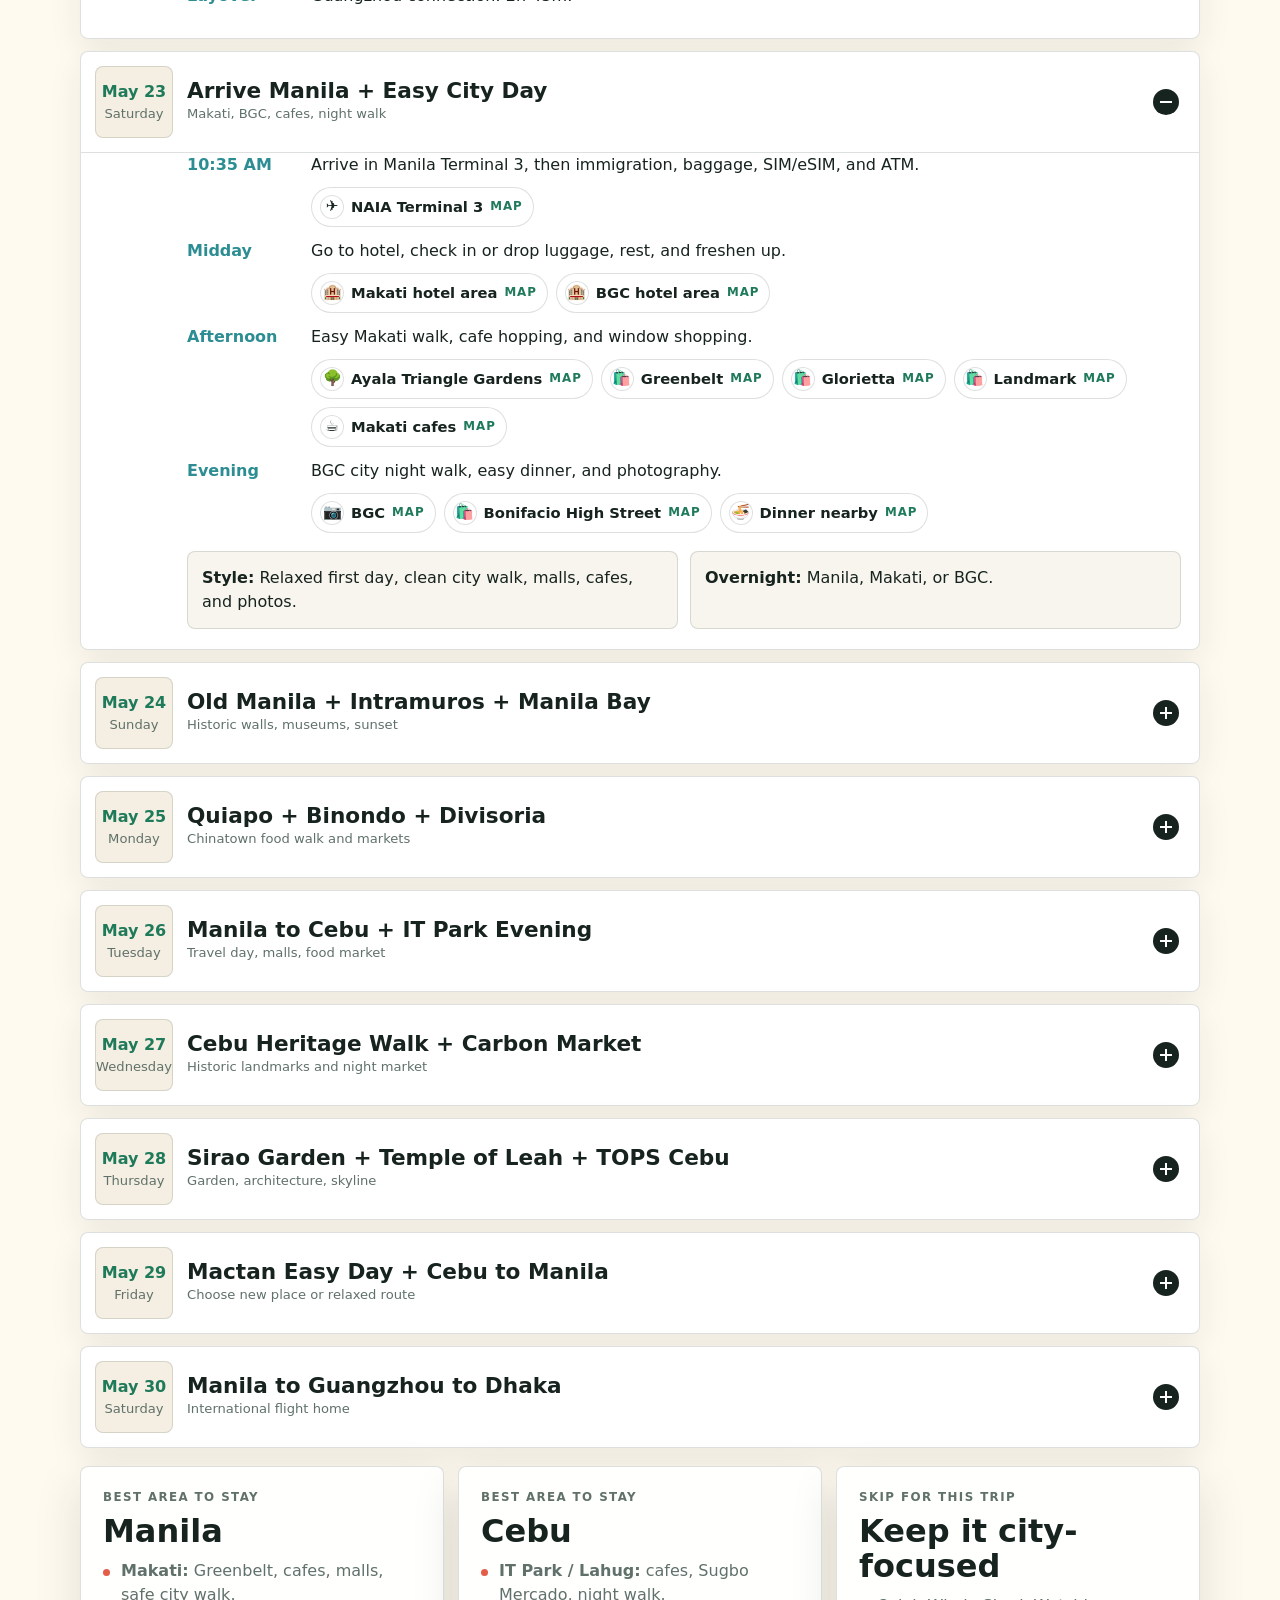
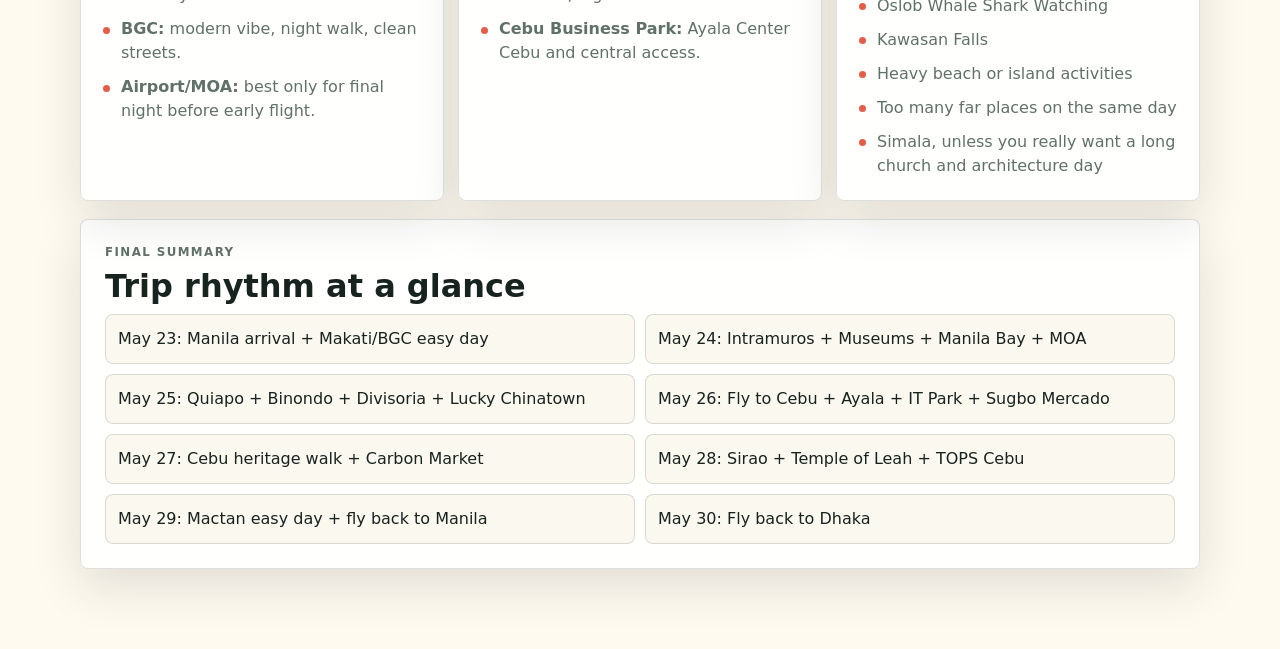
==== commit 719f5fbe: "Make itinerary installable as PWA" ====
--- a/index.html
+++ b/index.html
@@ -2,12 +2,20 @@
 <html lang="en">
   <head>
     <meta charset="utf-8">
-    <meta name="viewport" content="width=device-width, initial-scale=1">
+    <meta name="viewport" content="width=device-width, initial-scale=1, viewport-fit=cover">
     <title>Philippines Trip Itinerary | May 2026</title>
     <meta
       name="description"
       content="Interactive mobile-friendly itinerary for a Dhaka, Manila, Cebu, Manila, Dhaka Philippines trip in May 2026."
     >
+    <meta name="theme-color" content="#1f7a5a">
+    <meta name="mobile-web-app-capable" content="yes">
+    <meta name="apple-mobile-web-app-capable" content="yes">
+    <meta name="apple-mobile-web-app-title" content="PH Trip">
+    <meta name="apple-mobile-web-app-status-bar-style" content="black-translucent">
+    <link rel="manifest" href="manifest.webmanifest">
+    <link rel="icon" type="image/png" sizes="192x192" href="icons/icon-192.png">
+    <link rel="apple-touch-icon" href="icons/apple-touch-icon.png">
     <link rel="preconnect" href="https://images.unsplash.com">
     <link rel="stylesheet" href="styles.css">
   </head>
@@ -44,6 +52,18 @@
     </header>
 
     <main>
+      <section class="app-install" aria-labelledby="install-title">
+        <div>
+          <p class="section-label">iPhone App Mode</p>
+          <h2 id="install-title">Add this trip to your Home Screen</h2>
+          <p>
+            Open the live link in Safari, tap Share, then choose Add to Home Screen.
+            It will launch like a small trip app and keep the itinerary available offline after your first visit.
+          </p>
+        </div>
+        <a class="install-link" href="https://parag44.github.io/ph/" target="_blank" rel="noopener noreferrer">Open live app</a>
+      </section>
+
       <section class="quick-panel" aria-label="Trip overview">
         <article>
           <span class="panel-kicker">Travel Style</span>
--- a/styles.css
+++ b/styles.css
@@ -27,6 +27,7 @@
   color: var(--ink);
   font-family: Inter, ui-sans-serif, system-ui, -apple-system, BlinkMacSystemFont, "Segoe UI", sans-serif;
   line-height: 1.5;
+  padding-bottom: env(safe-area-inset-bottom);
 }
 
 button,
@@ -174,6 +175,7 @@
   gap: 14px;
 }
 
+.app-install,
 .quick-panel article,
 .info-grid article,
 .summary,
@@ -190,6 +192,34 @@
   padding: 22px;
 }
 
+.app-install {
+  margin-bottom: 14px;
+  padding: 20px;
+  display: flex;
+  align-items: center;
+  justify-content: space-between;
+  gap: 18px;
+}
+
+.app-install p:last-child {
+  margin-bottom: 0;
+  color: var(--muted);
+}
+
+.install-link {
+  min-height: 46px;
+  display: inline-flex;
+  align-items: center;
+  justify-content: center;
+  white-space: nowrap;
+  border-radius: 999px;
+  background: var(--green);
+  color: #fff;
+  text-decoration: none;
+  font-weight: 850;
+  padding: 10px 16px;
+}
+
 .quick-panel p,
 .info-grid p,
 .summary p {
@@ -544,6 +574,14 @@
     grid-template-columns: 1fr;
   }
 
+  .app-install {
+    display: grid;
+  }
+
+  .install-link {
+    width: 100%;
+  }
+
   .controls {
     display: grid;
   }
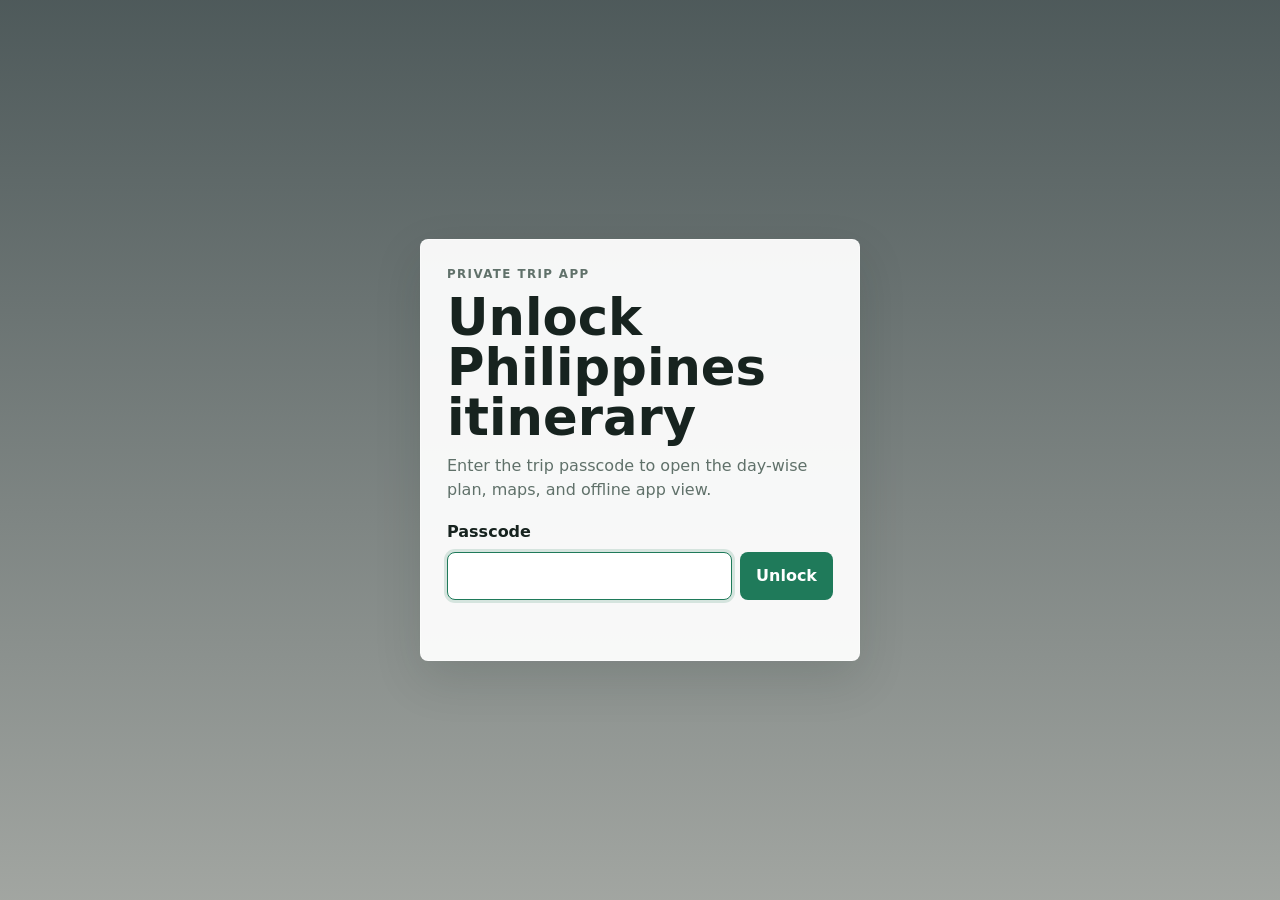
==== commit eeefad26: "Add passcode gate" ====
--- a/index.html
+++ b/index.html
@@ -19,11 +19,30 @@
     <link rel="preconnect" href="https://images.unsplash.com">
     <link rel="stylesheet" href="styles.css">
   </head>
-  <body>
+  <body class="app-locked">
+    <section class="password-screen" aria-labelledby="password-title">
+      <form class="password-card" data-password-form>
+        <p class="section-label">Private Trip App</p>
+        <h1 id="password-title">Unlock Philippines itinerary</h1>
+        <p>
+          Enter the trip passcode to open the day-wise plan, maps, and offline app view.
+        </p>
+        <label for="trip-password">Passcode</label>
+        <div class="password-row">
+          <input id="trip-password" name="trip-password" type="password" inputmode="text" autocomplete="current-password" required>
+          <button type="submit">Unlock</button>
+        </div>
+        <p class="password-error" data-password-error role="alert"></p>
+      </form>
+    </section>
+
     <header class="hero">
       <nav class="topbar" aria-label="Trip navigation">
         <a href="#timeline" class="brand">PH 2026</a>
         <div class="nav-actions">
+          <button class="icon-button" type="button" data-action="lock-app" aria-label="Lock app" title="Lock app">
+            <span aria-hidden="true">🔒</span>
+          </button>
           <button class="icon-button" type="button" data-action="expand-all" aria-label="Expand all days" title="Expand all days">
             <span aria-hidden="true">+</span>
           </button>
--- a/styles.css
+++ b/styles.css
@@ -30,6 +30,21 @@
   padding-bottom: env(safe-area-inset-bottom);
 }
 
+body.app-locked {
+  min-height: 100vh;
+  overflow: hidden;
+}
+
+body.app-locked .hero,
+body.app-locked main,
+body.app-locked .to-top {
+  display: none;
+}
+
+body:not(.app-locked) .password-screen {
+  display: none;
+}
+
 button,
 a {
   font: inherit;
@@ -37,6 +52,83 @@
 
 button {
   cursor: pointer;
+}
+
+.password-screen {
+  min-height: 100vh;
+  min-height: 100dvh;
+  padding: max(22px, env(safe-area-inset-top)) 18px max(22px, env(safe-area-inset-bottom));
+  display: grid;
+  place-items: center;
+  background:
+    linear-gradient(180deg, rgba(10, 28, 33, 0.72), rgba(10, 28, 33, 0.38)),
+    url("https://images.unsplash.com/photo-1518509562904-e7ef99cdcc86?auto=format&fit=crop&w=1400&q=80") center / cover;
+}
+
+.password-card {
+  width: min(100%, 440px);
+  padding: 26px;
+  border-radius: 8px;
+  background: rgba(255, 255, 255, 0.94);
+  border: 1px solid rgba(255, 255, 255, 0.42);
+  box-shadow: var(--shadow);
+}
+
+.password-card h1 {
+  margin-bottom: 12px;
+  color: var(--ink);
+  font-size: clamp(2rem, 9vw, 3.2rem);
+  line-height: 0.98;
+}
+
+.password-card p {
+  color: var(--muted);
+}
+
+.password-card label {
+  display: block;
+  margin: 18px 0 8px;
+  color: var(--ink);
+  font-weight: 850;
+}
+
+.password-row {
+  display: grid;
+  grid-template-columns: 1fr auto;
+  gap: 8px;
+}
+
+.password-row input {
+  min-width: 0;
+  min-height: 48px;
+  border: 1px solid var(--line);
+  border-radius: 8px;
+  padding: 10px 12px;
+  color: var(--ink);
+  font: inherit;
+}
+
+.password-row input:focus-visible {
+  border-color: var(--green);
+  box-shadow: 0 0 0 3px rgba(31, 122, 90, 0.16);
+  outline: none;
+}
+
+.password-row button {
+  min-height: 48px;
+  border: 0;
+  border-radius: 8px;
+  background: var(--green);
+  color: #fff;
+  padding: 10px 16px;
+  font-weight: 850;
+}
+
+.password-error {
+  min-height: 1.5em;
+  margin: 10px 0 0;
+  color: var(--coral) !important;
+  font-weight: 750;
 }
 
 .hero {
@@ -578,6 +670,18 @@
     display: grid;
   }
 
+  .password-card {
+    padding: 22px;
+  }
+
+  .password-row {
+    grid-template-columns: 1fr;
+  }
+
+  .password-row button {
+    width: 100%;
+  }
+
   .install-link {
     width: 100%;
   }
